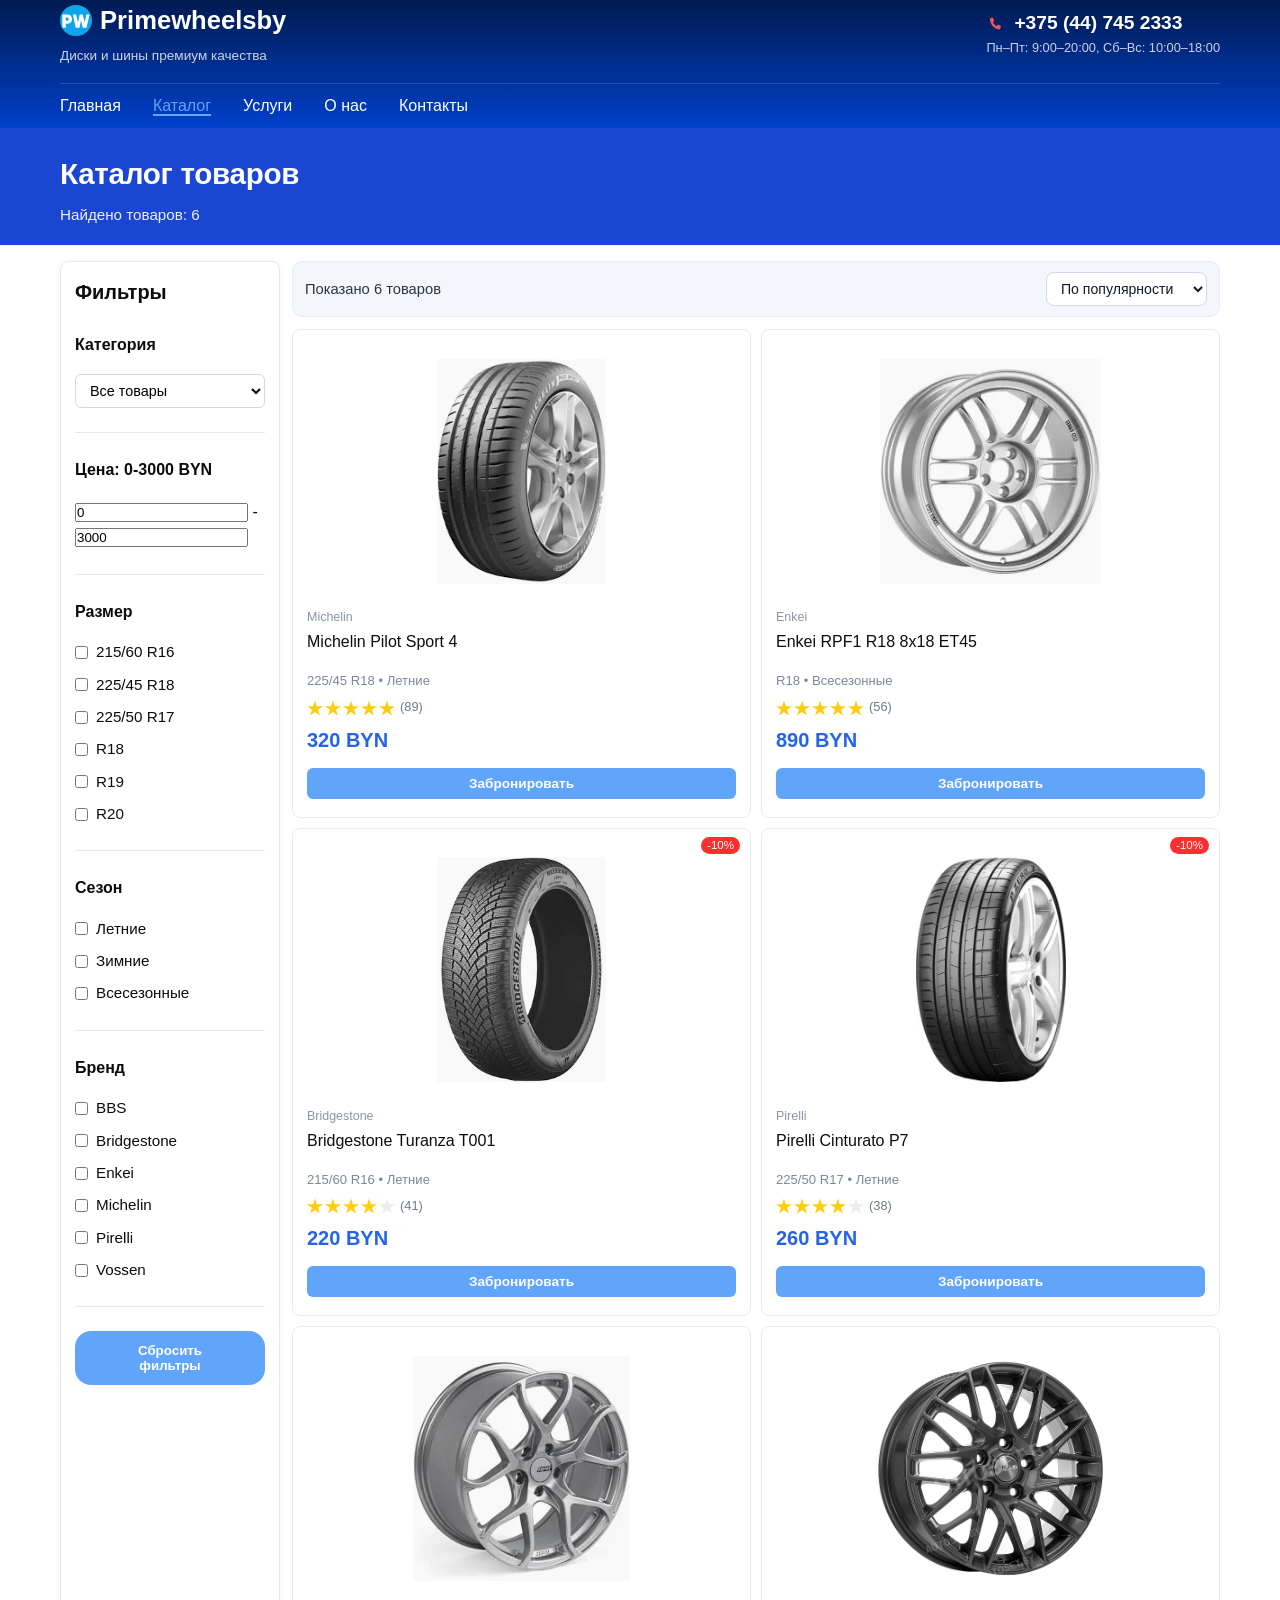
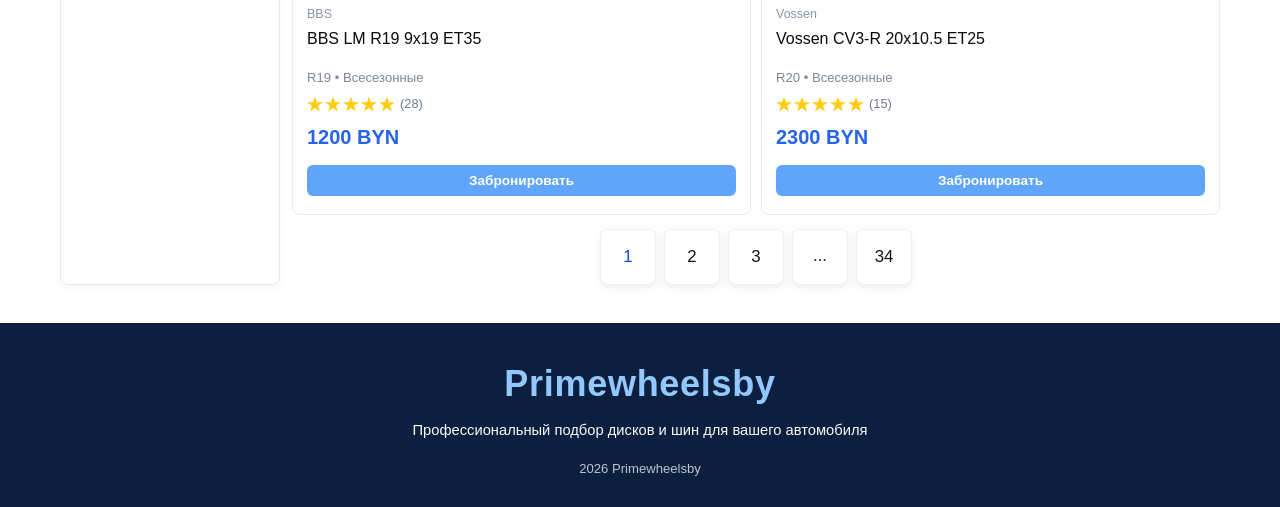
==== catalog.html @ f4def3a8 "Add files via upload" ====
<!DOCTYPE html>
<html lang="ru">
<head>
    <meta charset="UTF-8">
    <meta name="viewport" content="width=device-width, initial-scale=1.0">
    <meta name="description" content="Каталог дисков и шин Primewheelsby. Широкий выбор, фильтры по брендам, размерам и сезонности.">
    <title>Каталог - Primewheelsby</title>
    <link rel="stylesheet" href="styles/main.css">
</head>
<body>
    <!-- шапка сайта с логотипом, контактами и навигацией -->
    <header class="header">
        <div class="container">
            <div class="header-top">
                <div class="logo-area">
                    <div class="logo">
                        <img src="images/logo.svg" alt="Primewheelsby" class="logo-img">
                        <span class="logo-text">Primewheelsby</span>
                    </div>
                    <div class="logo-subtitle">Диски и шины премиум качества</div>
                </div>
                <div class="header-contact">
                    <div class="header-phone">
                        <img src="images/phone.svg" alt="Телефон">
                        <span>+375 (44) 745 2333</span>
                    </div>
                    <div class="header-hours">Пн–Пт: 9:00–20:00, Сб–Вс: 10:00–18:00</div>
                </div>
            </div>

            <!-- главное меню навигации -->
            <nav class="nav">
                <ul class="nav-menu" id="navMenu">
                    <li><a href="index.html" class="nav-link">Главная</a></li>
                    <li><a href="catalog.html" class="nav-link active">Каталог</a></li>
                    <li><a href="index.html#services" class="nav-link">Услуги</a></li>
                    <li><a href="index.html#about" class="nav-link">О нас</a></li>
                    <li><a href="index.html#contacts" class="nav-link">Контакты</a></li>
                </ul>
                <!-- кнопка бургер-меню для мобильных устройств -->
                <button class="burger-menu" id="burgerMenu" aria-label="Меню">
                    <span></span>
                    <span></span>
                    <span></span>
                </button>
            </nav>
        </div>
    </header>

    <main>
        <!-- основной блок каталога -->
        <section class="catalog">
            <!-- hero-блок с заголовком и количеством товаров -->
            <div class="catalog-hero">
                <div class="container catalog-hero-inner">
                    <h1 class="catalog-hero-title">Каталог товаров</h1>
                    <p class="catalog-hero-subtitle">
                        Найдено товаров: <span id="productCountHeader">0</span>
                    </p>
                </div>
            </div>

            <div class="container catalog-body">
                <div class="catalog-layout">
                    <!-- боковая панель с фильтрами -->
                    <aside class="filters" id="filtersSidebar">
                        <button class="filters-close" id="closeFilters" aria-label="Закрыть фильтры">
                            ✕
                        </button>

                        <h2 class="filters-title">Фильтры</h2>

                        <!-- фильтр по категории товара (диски/шины) -->
                        <div class="filter-group">
                            <h3 class="filter-group-title">Категория</h3>
                            <select class="category-select" id="categorySelect">
                                <option value="all">Все товары</option>
                                <option value="wheels">Диски</option>
                                <option value="tires">Шины</option>
                            </select>
                        </div>

                        <!-- фильтр по диапазону цены -->
                        <div class="filter-group">
                            <h3 class="filter-group-title" id="priceGroupTitle">Цена: 0–3000 BYN</h3>
                            <div class="price-inputs">
                                <input type="number" id="priceMin" placeholder="От" min="0" value="0">
                                <span>-</span>
                                <input type="number" id="priceMax" placeholder="До" min="0" value="3000">
                            </div>
                        </div>

                        <!-- фильтр по размеру (динамически заполняется) -->
                        <div class="filter-group">
                            <h3 class="filter-group-title">Размер</h3>
                            <div class="filter-checkboxes" id="sizeFilters">
                            </div>
                        </div>

                        <!-- фильтр по сезону (летние, зимние, всесезонные) -->
                        <div class="filter-group">
                            <h3 class="filter-group-title">Сезон</h3>
                            <div class="filter-checkboxes">
                                <label class="checkbox-label">
                                    <input type="checkbox" name="season" value="summer">
                                    <span>Летние</span>
                                </label>
                                <label class="checkbox-label">
                                    <input type="checkbox" name="season" value="winter">
                                    <span>Зимние</span>
                                </label>
                                <label class="checkbox-label">
                                    <input type="checkbox" name="season" value="all">
                                    <span>Всесезонные</span>
                                </label>
                            </div>
                        </div>

                        <!-- фильтр по бренду (динамически заполняется) -->
                        <div class="filter-group">
                            <h3 class="filter-group-title">Бренд</h3>
                            <div class="filter-checkboxes" id="brandFilters">
                            </div>
                        </div>

                        <!-- кнопка сброса всех фильтров -->
                        <button class="btn btn-primary" id="resetFilters">Сбросить фильтры</button>
                    </aside>

                    <!-- основное содержимое каталога -->
                    <div class="catalog-content">
                        <!-- панель управления: количество показанных товаров и сортировка -->
                        <div class="catalog-toolbar">
                            <p class="catalog-shown">
                                Показано <span id="productCountShown">0</span> товаров
                            </p>

                            <label class="catalog-sort">
                                <select class="catalog-sort-select" id="catalogSort">
                                    <option value="popular">По популярности</option>
                                    <option value="price-asc">Сначала дешевле</option>
                                    <option value="price-desc">Сначала дороже</option>
                                    <option value="rating-desc">По рейтингу</option>
                                </select>
                            </label>
                        </div>

                        <!-- сетка карточек товаров -->
                        <div class="products-catalog-grid" id="catalogProducts">
                        </div>

                        <!-- блок пагинации (постраничная навигация) -->
                        <nav class="catalog-pagination" aria-label="Пагинация">
                            <button class="page-item active" type="button">1</button>
                            <button class="page-item" type="button">2</button>
                            <button class="page-item" type="button">3</button>
                            <span class="page-item dots">...</span>
                            <button class="page-item" type="button">34</button>
                        </nav>
                    </div>
                </div>
            </div>
        </section>
    </main>

    <!-- футер -->
    <footer class="footer footer-simple">
        <div class="container">
            <p class="footer-brand">Primewheelsby</p>
            <p class="footer-desc">Профессиональный подбор дисков и шин для вашего автомобиля</p>
            <p class="footer-copy">2026 Primewheelsby</p>
        </div>
    </footer>

    <!-- модальное окно для формы бронирования  -->
    <div class="modal" id="bookingModal">
        <div class="modal-overlay" id="modalOverlay"></div>
        <div class="modal-content">
            <button class="modal-close" id="closeModal" aria-label="Закрыть">
                ✕
            </button>
            <h2 class="modal-title">Заполните все поля!</h2>
            <form class="booking-form" id="bookingForm">
                <div class="form-group">
                    <input type="text" class="form-input" name="lastName" placeholder="Фамилия" required>
                </div>
                <div class="form-group">
                    <input type="text" class="form-input" name="firstName" placeholder="Имя" required>
                </div>
                <div class="form-group">
                    <input type="text" class="form-input" name="middleName" placeholder="Отчество" required>
                </div>
                <!-- блок ввода телефона с флагом -->
                <div class="form-group phone-group">
                    <div class="phone-flag">
                        <svg width="24" height="16" viewBox="0 0 24 16" fill="none">
                            <rect width="24" height="5.33" fill="#D62718"/>
                            <rect y="5.33" width="24" height="5.33" fill="#4AA657"/>
                            <rect y="10.67" width="24" height="5.33" fill="white"/>
                        </svg>
                    </div>
                    <input type="tel" class="form-input phone-input" name="phone" placeholder="+375 xx xxxxxxx" required>
                </div>
                <div class="form-group">
                    <input type="email" class="form-input" name="email" placeholder="E-mail" required>
                </div>
                <button type="submit" class="btn btn-primary btn-submit">Готово!</button>
            </form>
        </div>
    </div>

    <!-- модальное окно об успешной отправке -->
    <div class="modal" id="successModal">
        <div class="modal-overlay" id="successModalOverlay"></div>
        <div class="modal-content modal-success">
            <button class="modal-close" id="closeSuccessModal" aria-label="Закрыть">
            </button>
            <h2 class="modal-title">Мы скоро свяжемся с вами!</h2>
        </div>
    </div>
    <script src="js/catalog.js"></script>
    <script src="js/main.js"></script>
</body>
</html>
---- styles/main.css ----
@charset "UTF-8";
* {
  margin: 0;
  padding: 0;
  box-sizing: border-box;
}

html {
  scroll-behavior: smooth;
}

body {
  font-family: -apple-system, BlinkMacSystemFont, "Segoe UI", Roboto, sans-serif;
  color: #1F2937;
  background: #FFFFFF;
  line-height: 1.6;
}

img {
  max-width: 100%;
  display: block;
}

a {
  text-decoration: none;
  color: inherit;
  transition: 0.3s ease;
}

button {
  cursor: pointer;
  border: none;
  background: none;
}

.btn {
  padding: 12px 32px;
  border-radius: 16px;
  font-weight: 600;
  transition: 0.3s ease;
  display: inline-block;
}
.btn-primary {
  background: #60A5FA;
  color: #FFFFFF;
}
.btn-primary:hover {
  background: rgb(46.5548780488, 137.012195122, 248.4451219512);
  transform: translateY(-2px);
  box-shadow: 0 4px 12px rgba(96, 165, 250, 0.3);
}
.btn-secondary {
  background: transparent;
  border: 2px solid #FFFFFF;
  color: #FFFFFF;
}
.btn-secondary:hover {
  background: #FFFFFF;
  color: #2563EB;
}

.header {
  background: linear-gradient(135deg, #2563EB 0%, #1E40AF 100%);
  color: #FFFFFF;
  padding: 1.2rem 0;
  position: sticky;
  top: 0;
  z-index: 1000;
}
.header .container {
  max-width: 1200px;
  margin: 0 auto;
  padding: 0 20px;
}
.header .header-top {
  display: flex;
  justify-content: space-between;
  align-items: center;
  padding-bottom: 1rem;
  border-bottom: 1px solid rgba(255, 255, 255, 0.2);
}
@media (max-width: 768px) {
  .header .header-top {
    flex-direction: column;
    gap: 0.5rem;
  }
}
.header .logo-area .logo {
  display: flex;
  align-items: center;
  gap: 0.5rem;
  font-size: 1.6rem;
  font-weight: 700;
}
.header .logo-area .logo img {
  width: 32px;
}
.header .logo-area .logo-subtitle {
  font-size: 0.85rem;
  opacity: 0.8;
  margin-top: 4px;
}
.header .header-contact {
  text-align: right;
}
@media (max-width: 768px) {
  .header .header-contact {
    text-align: center;
  }
}
.header .header-contact .header-phone {
  display: flex;
  align-items: center;
  gap: 0.5rem;
  font-size: 1.2rem;
  font-weight: 600;
}
.header .header-contact .header-phone img {
  width: 20px;
}
.header .header-contact .header-hours {
  font-size: 0.8rem;
  opacity: 0.8;
}
.header .nav {
  margin-top: 1rem;
  display: flex;
  justify-content: space-between;
  align-items: center;
}
.header .nav .nav-menu {
  display: flex;
  gap: 2rem;
  list-style: none;
}
@media (max-width: 768px) {
  .header .nav .nav-menu {
    position: fixed;
    top: 0;
    right: -100%;
    width: 70%;
    height: 100vh;
    background: linear-gradient(135deg, #2563EB 0%, #1E40AF 100%);
    flex-direction: column;
    padding: 5rem 2rem;
    transition: 0.3s ease;
    z-index: 1001;
  }
  .header .nav .nav-menu.active {
    right: 0;
  }
}
.header .nav .nav-link {
  font-weight: 500;
  position: relative;
}
.header .nav .nav-link.active, .header .nav .nav-link:hover {
  color: #60A5FA;
}
.header .nav .nav-link::after {
  content: "";
  position: absolute;
  bottom: -2px;
  left: 0;
  width: 0;
  height: 2px;
  background: #60A5FA;
  transition: 0.3s ease;
}
.header .nav .nav-link:hover::after, .header .nav .nav-link.active::after {
  width: 100%;
}
.header .nav .burger-menu {
  display: none;
  flex-direction: column;
  gap: 4px;
  padding: 0.5rem;
}
@media (max-width: 768px) {
  .header .nav .burger-menu {
    display: flex;
  }
}
.header .nav .burger-menu span {
  width: 25px;
  height: 3px;
  background: #FFFFFF;
  border-radius: 2px;
  transition: 0.3s ease;
}
.header .nav .burger-menu.active span:nth-child(1) {
  transform: rotate(45deg) translate(5px, 5px);
}
.header .nav .burger-menu.active span:nth-child(2) {
  opacity: 0;
}
.header .nav .burger-menu.active span:nth-child(3) {
  transform: rotate(-45deg) translate(7px, -6px);
}

.hero {
  background: linear-gradient(135deg, #2563EB 0%, #1E40AF 100%);
  color: #FFFFFF;
  padding: 6rem 0;
  position: relative;
  overflow: hidden;
}
.hero .container {
  max-width: 1200px;
  margin: 0 auto;
  padding: 0 20px;
  text-align: left;
}
.hero .hero-title {
  font-size: 3rem;
  font-weight: 800;
  margin-bottom: 1rem;
}
.hero .hero-description {
  font-size: 1.25rem;
  opacity: 0.9;
  margin-bottom: 2rem;
}
.hero .hero-buttons {
  display: flex;
  justify-content: flex-start;
  gap: 1rem;
  flex-wrap: wrap;
}

.popular-categories {
  padding: 4rem 0;
  background: #F3F4F6;
}
.popular-categories .container {
  max-width: 1200px;
  margin: 0 auto;
  padding: 0 20px;
}
.popular-categories .categories-grid {
  display: grid;
  grid-template-columns: repeat(auto-fit, minmax(260px, 1fr));
  gap: 2rem;
}
.popular-categories .category-card {
  background: #FFFFFF;
  padding: 2rem;
  border-radius: 16px;
  text-align: center;
  box-shadow: 0 2px 8px rgba(0, 0, 0, 0.05);
  transition: 0.3s ease;
}
.popular-categories .category-card:hover {
  transform: translateY(-5px);
  box-shadow: 0 8px 24px rgba(0, 0, 0, 0.1);
}
.popular-categories .category-card .category-icon {
  width: 64px;
  height: 64px;
  margin: 0 auto 1rem;
  -o-object-fit: contain;
     object-fit: contain;
}
.popular-categories .category-card h3 {
  font-size: 1.25rem;
  font-weight: 600;
}
.popular-categories .category-card p {
  color: #6B7280;
  margin-top: 0.5rem;
}

.popular-products {
  padding: 4rem 0;
}
.popular-products .container {
  max-width: 1200px;
  margin: 0 auto;
  padding: 0 20px;
}
.popular-products .products-catalog-grid {
  display: grid;
  grid-template-columns: repeat(3, minmax(0, 1fr));
  gap: 14px;
}

#services,
#about,
#contacts {
  scroll-margin-top: 130px;
}

.services {
  padding: 4rem 0;
  background: #eaf2ff;
}
.services .container {
  max-width: 1200px;
  margin: 0 auto;
  padding: 0 20px;
}
.services .services-grid {
  display: grid;
  grid-template-columns: repeat(auto-fit, minmax(260px, 1fr));
  gap: 1.5rem;
}
.services .service-card {
  background: #FFFFFF;
  padding: 1.5rem;
  border-radius: 16px;
  box-shadow: 0 2px 8px rgba(0, 0, 0, 0.05);
  transition: 0.3s ease;
}
.services .service-card:hover {
  transform: translateY(-4px);
  box-shadow: 0 8px 24px rgba(0, 0, 0, 0.1);
}
.services .service-card h3 {
  font-size: 1.25rem;
  font-weight: 700;
  margin-bottom: 0.75rem;
}
.services .service-card p {
  color: #6B7280;
  margin-bottom: 1rem;
}
.services .service-card ul {
  list-style: none;
  margin-bottom: 1rem;
}
.services .service-card ul li {
  padding-left: 1.2rem;
  position: relative;
  margin-bottom: 0.4rem;
  color: #1F2937;
}
.services .service-card ul li::before {
  content: "✓";
  position: absolute;
  left: 0;
  color: #10B981;
}
.services .service-card .service-price {
  font-size: 1.2rem;
  font-weight: 700;
  color: #2563EB;
}

.about {
  padding: 4rem 0;
}
.about .container {
  max-width: 1200px;
  margin: 0 auto;
  padding: 0 20px;
}
.about .stats {
  margin-top: 2rem;
  display: grid;
  grid-template-columns: repeat(auto-fit, minmax(260px, 1fr));
  gap: 2rem;
}
.about .stats .stat-card {
  background: #F3F4F6;
  padding: 2rem;
  border-radius: 16px;
  text-align: center;
  box-shadow: 0 2px 8px rgba(0, 0, 0, 0.05);
}
.about .stats .stat-card .stat-number {
  font-size: 2.5rem;
  font-weight: 800;
  color: #2563EB;
}
.about .stats .stat-card .stat-label {
  color: #6B7280;
  font-size: 1rem;
}

.contacts {
  padding: 4rem 0;
  background: #F3F4F6;
}
.contacts .container {
  max-width: 1200px;
  margin: 0 auto;
  padding: 0 20px;
}
.contacts .contacts-wrapper {
  display: grid;
  grid-template-columns: 1fr 1fr;
  gap: 1.5rem;
}
@media (max-width: 768px) {
  .contacts .contacts-wrapper {
    grid-template-columns: 1fr;
  }
}
.contacts .contacts-card {
  background: #FFFFFF;
  border-radius: 16px;
  box-shadow: 0 2px 8px rgba(0, 0, 0, 0.05);
  border: 1px solid #eef1f6;
}
.contacts .contacts-info-card {
  padding: 1.5rem;
  display: flex;
  flex-direction: column;
  gap: 1.25rem;
}
.contacts .contacts-info-item {
  display: flex;
  align-items: flex-start;
  gap: 0.75rem;
}
.contacts .contacts-info-item strong {
  display: block;
  font-size: 0.88rem;
  color: #6B7280;
  margin-bottom: 2px;
}
.contacts .contacts-info-item p {
  font-size: 0.95rem;
  color: #1F2937;
  margin: 0;
  line-height: 1.4;
}
.contacts .contacts-map-card {
  overflow: hidden;
  border-radius: 10px;
  border: 1px solid #e2e8f2;
  min-height: 300px;
  background: #edf1f7;
}
.contacts .yandex-map-inner {
  width: 100%;
  height: 100%;
  min-height: 300px;
}

.catalog {
  padding: 3rem 0;
}
.catalog .container {
  max-width: 1200px;
  margin: 0 auto;
  padding: 0 20px;
}
.catalog .catalog-layout {
  display: grid;
  grid-template-columns: 280px 1fr;
  gap: 2rem;
}
@media (max-width: 768px) {
  .catalog .catalog-layout {
    grid-template-columns: 1fr;
  }
}
.catalog .filters {
  background: #FFFFFF;
  padding: 1.5rem;
  border-radius: 16px;
  box-shadow: 0 2px 8px rgba(0, 0, 0, 0.05);
  position: sticky;
  top: 90px;
  max-height: calc(100vh - 110px);
  overflow-y: auto;
}
@media (max-width: 768px) {
  .catalog .filters {
    position: static;
    width: 100%;
    max-height: none;
  }
}
.catalog .filters .filters-title {
  font-size: 1.25rem;
  font-weight: 700;
  margin-bottom: 1.5rem;
}
.catalog .filters .filter-group {
  margin-bottom: 1.5rem;
  padding-bottom: 1.5rem;
  border-bottom: 1px solid #E5E7EB;
}
.catalog .filters .filter-group:last-child {
  border-bottom: none;
}
.catalog .filters .filter-group .filter-group-title {
  font-size: 1rem;
  font-weight: 600;
  margin-bottom: 1rem;
}
.catalog .filters .checkbox-label {
  display: flex;
  align-items: center;
  gap: 0.5rem;
  cursor: pointer;
}
.catalog .filters .checkbox-label:hover {
  color: #2563EB;
}
.catalog .products-catalog-grid {
  display: grid;
  grid-template-columns: repeat(auto-fill, minmax(250px, 1fr));
  gap: 1.5rem;
}
.catalog .product-catalog-card {
  background: #FFFFFF;
  padding: 1rem;
  border-radius: 16px;
  box-shadow: 0 2px 8px rgba(0, 0, 0, 0.05);
  transition: 0.3s ease;
}
.catalog .product-catalog-card:hover {
  transform: translateY(-5px);
  box-shadow: 0 8px 24px rgba(0, 0, 0, 0.1);
}
.catalog .product-catalog-card .product-catalog-image-wrapper {
  display: flex;
  justify-content: center;
  align-items: center;
  height: 150px;
  background: #F3F4F6;
  border-radius: 16px;
  margin-bottom: 1rem;
}
.catalog .product-catalog-card .product-catalog-image-wrapper img {
  max-height: 130px;
  -o-object-fit: contain;
     object-fit: contain;
}
.catalog .product-catalog-card .product-catalog-name {
  font-weight: 600;
  min-height: 2.5rem;
  margin-bottom: 0.5rem;
}
.catalog .product-catalog-card .product-catalog-price {
  font-size: 1.25rem;
  font-weight: 700;
  color: #2563EB;
  margin-bottom: 0.75rem;
}
.catalog .product-catalog-card .btn {
  width: 100%;
}

.modal {
  position: fixed;
  inset: 0;
  display: none;
  z-index: 2000;
}
.modal.active {
  display: block;
}
.modal .modal-overlay {
  position: absolute;
  inset: 0;
  background: rgba(0, 0, 0, 0.5);
  backdrop-filter: blur(4px);
}
.modal .modal-content {
  position: absolute;
  top: 50%;
  left: 50%;
  transform: translate(-50%, -50%);
  background: #FFFFFF;
  padding: 2.5rem;
  border-radius: 16px;
  width: 90%;
  max-width: 500px;
  box-shadow: 0 20px 60px rgba(0, 0, 0, 0.3);
}
.modal .modal-content .modal-close {
  position: absolute;
  top: 0.9rem;
  right: 1.35rem;
  font-size: 1.5rem;
  color: #6B7280;
}
.modal .modal-content .modal-close:hover {
  color: #1F2937;
}
.modal .modal-content form {
  display: flex;
  flex-direction: column;
  gap: 1rem;
}
.modal .modal-content form input {
  padding: 0.75rem 1rem;
  border-radius: 16px;
  border: 1px solid #E5E7EB;
  background: #F3F4F6;
}
.modal .modal-content form input:focus {
  border-color: #2563EB;
  background: #FFFFFF;
}

.footer {
  background: linear-gradient(135deg, #2563EB 0%, #1E40AF 100%);
  color: #FFFFFF;
  padding: 2rem 0;
  text-align: center;
}
.footer .container {
  max-width: 1200px;
  margin: 0 auto;
  padding: 0 20px;
}
.footer.footer-simple {
  text-align: center;
  padding: 2rem 16px 1.75rem;
  background: #0d1f3f;
}
.footer.footer-simple .container {
  max-width: 900px;
  margin: 0 auto;
}

.footer-simple .footer-brand {
  margin: 0 0 0.5rem;
  font-size: clamp(1.65rem, 4vw, 2.25rem);
  font-weight: 700;
  color: #93c8ff;
  letter-spacing: 0.02em;
}

.footer-simple .footer-desc {
  margin: 0 auto 1rem;
  max-width: 520px;
  font-size: 0.92rem;
  line-height: 1.45;
  color: #f8fafc;
  font-weight: 400;
}

.footer-simple .footer-copy {
  margin: 0;
  font-size: 0.82rem;
  color: rgba(248, 250, 252, 0.75);
}

body {
  font-family: "Segoe UI", Arial, sans-serif;
  color: #0c0c0c;
  background: #fff;
}

.container {
  max-width: 1120px;
  padding: 0 16px;
}

.header {
  background: linear-gradient(180deg, #001a51 0%, #0040cb 100%);
  padding: 0;
}

.header .header-top {
  min-height: 54px;
  border-bottom: 1px solid rgba(255, 255, 255, 0.14);
}

.header .nav {
  margin-top: 0;
  min-height: 44px;
}

.section-title {
  margin-bottom: 16px;
  font-size: 1.65rem;
  font-weight: 700;
  color: #020202;
}

.catalog {
  padding: 0 0 38px;
}

.catalog-hero {
  background: #1a46d1;
  color: #fff;
  padding: 22px 0 18px;
  margin: 0 0 16px;
}

.catalog-hero-inner {
  max-width: 1120px;
  margin: 0 auto;
  padding: 0 16px;
}

.catalog-hero-title {
  margin: 0 0 6px;
  font-size: 1.85rem;
  font-weight: 800;
  letter-spacing: -0.01em;
}

.catalog-hero-subtitle {
  margin: 0;
  font-size: 0.95rem;
  opacity: 0.92;
}

.catalog-body {
  padding: 0 16px;
}

.catalog .catalog-layout {
  gap: 14px;
  grid-template-columns: 245px 1fr;
}

.catalog-toolbar {
  display: flex;
  align-items: center;
  justify-content: space-between;
  gap: 12px;
  padding: 10px 12px;
  border: 1px solid #e6edf7;
  border-radius: 10px;
  background: #f3f6fb;
  margin-bottom: 12px;
}

.catalog-shown {
  margin: 0;
  font-size: 0.92rem;
  color: #2b3445;
}

.catalog-sort {
  display: inline-flex;
  align-items: center;
  gap: 10px;
  margin: 0;
}

.catalog-sort-label {
  font-size: 0.82rem;
  color: #6f7a8c;
  white-space: nowrap;
}

.catalog-sort-select {
  height: 34px;
  border: 1px solid #cfd8e8;
  border-radius: 8px;
  padding: 0 10px;
  font-size: 0.88rem;
  background: #fff;
  color: #121826;
  outline: none;
}

.catalog-sort-select:focus {
  border-color: #1f73ff;
  box-shadow: 0 0 0 3px rgba(31, 115, 255, 0.15);
}

@media (max-width: 768px) {
  .catalog-toolbar {
    flex-direction: column;
    align-items: stretch;
  }
  .catalog-sort {
    width: 100%;
    justify-content: space-between;
  }
  .catalog-sort-select {
    flex: 1;
    min-width: 0;
  }
}
.catalog .products-catalog-grid {
  grid-template-columns: repeat(2, minmax(0, 1fr));
  gap: 14px;
}

.catalog .product-catalog-card {
  border: 1px solid #e5ecf7;
  border-radius: 10px;
  box-shadow: none;
  padding: 12px;
}

.catalog .product-catalog-card .product-catalog-image-wrapper {
  height: 172px;
  border-radius: 6px;
  background: #fff;
}

.catalog .product-catalog-card .btn {
  border-radius: 4px;
  padding: 7px 10px;
  font-size: 0.82rem;
}

.modal .modal-content {
  max-width: 420px;
  border-radius: 12px;
  box-shadow: 0 5px 14px rgba(24, 35, 55, 0.15);
  padding: 18px 18px 16px;
}

.modal .modal-title {
  text-align: center;
  font-size: 1.65rem;
  line-height: 1.15;
  margin-bottom: 14px;
  padding-right: 42px;
}

.modal .form-group {
  margin-bottom: 18px;
}

.modal .form-input {
  width: 100%;
  height: 44px;
  border: 1px solid #eceef2;
  border-radius: 10px;
  padding: 0 14px;
  font-size: 1rem;
  background: #fff;
  box-shadow: 0 2px 8px rgba(15, 28, 50, 0.12);
}

.modal .phone-group {
  display: flex;
  align-items: center;
  gap: 10px;
}

.modal .phone-flag {
  flex-shrink: 0;
  line-height: 0;
}

.modal .phone-input {
  flex: 1;
}

.modal .btn-submit {
  margin: 12px auto 0;
  min-width: 170px;
  border-radius: 10px;
  font-size: 1.25rem;
  color: #0a0a0a;
  background: #b7caff;
}

.modal .btn-submit.is-disabled,
.modal .btn-submit:disabled {
  opacity: 0.55;
  cursor: not-allowed;
  transform: none;
  box-shadow: none;
}

@media (max-width: 768px) {
  .container {
    padding: 0 10px;
  }
  .header .header-top {
    min-height: 36px;
    padding: 4px 0;
  }
  .header .logo-area .logo-subtitle,
  .header .header-contact {
    display: none;
  }
  .header .nav {
    min-height: 32px;
  }
  .hero {
    padding: 16px 0;
  }
  .hero .hero-title {
    font-size: 1.18rem;
    margin-bottom: 6px;
  }
  .hero .hero-description {
    font-size: 0.66rem;
    margin-bottom: 10px;
  }
  .section-title {
    font-size: 1.32rem;
    margin-bottom: 10px;
  }
  .catalog .products-catalog-grid {
    grid-template-columns: 1fr;
  }
  .catalog .catalog-layout {
    grid-template-columns: 1fr;
  }
  .modal .modal-content {
    width: calc(100% - 18px);
    padding: 16px 12px 18px;
  }
  .modal .modal-title {
    font-size: 1.82rem;
    margin-bottom: 12px;
  }
  .modal .form-group {
    margin-bottom: 10px;
  }
  .modal .form-input {
    height: 44px;
    font-size: 1.12rem;
    border-radius: 10px;
  }
  .modal .btn-submit {
    min-width: 170px;
    font-size: 1.25rem;
    padding: 7px 12px;
  }
}
.catalog .catalog-layout {
  grid-template-columns: 220px 1fr;
  gap: 12px;
}

.catalog .filters {
  padding: 14px;
  border: 1px solid #e3e8f1;
  border-radius: 8px;
  max-height: none;
}

.catalog .filters-close {
  display: none;
}

.catalog .filter-group-title {
  font-size: 1.05rem;
}

.catalog .checkbox-label {
  font-size: 0.95rem;
}

.catalog .filter-checkboxes {
  display: grid;
  gap: 8px;
}

.catalog .category-select {
  width: 100%;
  height: 34px;
  border: 1px solid #cfd8e8;
  border-radius: 6px;
  padding: 0 10px;
  font-size: 0.9rem;
  background: #fff;
}

.catalog .products-catalog-grid {
  grid-template-columns: repeat(2, minmax(280px, 1fr));
  gap: 10px;
}

.catalog .product-catalog-card {
  position: relative;
  border: 1px solid #e7ecf4;
  border-radius: 8px;
  padding: 16px 14px 18px;
  background: #fff;
  min-height: 450px;
}

.catalog .sale-badge {
  position: absolute;
  top: 8px;
  right: 10px;
  background: #ff2f2f;
  color: #fff;
  border-radius: 999px;
  font-size: 0.72rem;
  line-height: 1;
  padding: 3px 6px;
}

.catalog .product-catalog-card .product-catalog-image-wrapper {
  height: 250px;
  margin-bottom: 12px;
  padding: 12px 0;
}

.catalog .product-catalog-card .product-catalog-image-wrapper img {
  width: auto;
  max-width: 90%;
  max-height: 225px;
}

.catalog .product-catalog-card .product-catalog-brand {
  margin: 0 0 4px;
  font-size: 0.78rem;
  color: #8b95a5;
}

.catalog .product-catalog-card .product-catalog-name {
  min-height: 34px;
  margin-bottom: 4px;
  font-size: 1rem;
  line-height: 1.2;
  font-weight: 500;
}

.catalog .product-catalog-card .product-catalog-meta {
  margin-bottom: 6px;
  font-size: 0.82rem;
  color: #7e8796;
}

.catalog .product-rating {
  display: flex;
  align-items: center;
  gap: 5px;
  margin-bottom: 6px;
}

.catalog .product-rating .stars {
  display: flex;
  gap: 2px;
}

.catalog .product-rating .star {
  width: 16px;
  height: 16px;
  display: block;
}

.catalog .product-rating .star-empty {
  filter: grayscale(1) opacity(0.35);
}

.catalog .product-rating .reviews {
  font-size: 0.8rem;
  color: #6f7988;
}

.catalog .product-catalog-price {
  margin: 0 0 7px;
  font-size: 1.05rem;
  font-weight: 700;
  color: #1f4ca6;
}

.catalog .product-catalog-card .btn {
  width: 100%;
  padding: 8px 10px;
  border-radius: 6px;
  font-size: 0.85rem;
}

.catalog .catalog-pagination {
  display: flex;
  justify-content: center;
  gap: 8px;
  margin-top: 14px;
}

.catalog .catalog-pagination .page-item {
  width: 56px;
  height: 56px;
  border: 1px solid #eef2f8;
  border-radius: 8px;
  background: #fff;
  box-shadow: 0 3px 10px rgba(17, 33, 61, 0.08);
  font-size: 1.05rem;
  color: #121212;
  display: flex;
  align-items: center;
  justify-content: center;
}

.catalog .catalog-pagination .page-item.active {
  color: #0b4fc6;
}

.catalog .catalog-pagination .page-item.dots {
  pointer-events: none;
}

@media (max-width: 768px) {
  .catalog .catalog-layout {
    grid-template-columns: 1fr;
  }
  .catalog .products-catalog-grid {
    grid-template-columns: 1fr;
  }
  .catalog .catalog-pagination .page-item {
    width: 44px;
    height: 44px;
    font-size: 0.95rem;
  }
  .catalog .filters-close {
    display: none;
  }
}
.popular-categories .container,
.popular-products .container {
  text-align: left;
}

.popular-categories .section-title,
.popular-products .section-title {
  text-align: left;
}

.popular-categories .categories-grid {
  grid-template-columns: repeat(3, minmax(0, 1fr));
  gap: 20px;
}

.popular-categories .category-card {
  display: flex;
  flex-direction: column;
  align-items: center;
  justify-content: center;
  text-align: center;
  min-height: 120px;
  padding: 1.5rem 1rem;
  background: #fff;
  border: 1px solid #eef1f6;
  border-radius: 10px;
  box-shadow: 0 2px 14px rgba(15, 30, 55, 0.06);
}

.popular-categories .category-icon {
  width: 46px;
  height: 46px;
  margin: 0 0 10px;
  color: #1f73ff;
}

.popular-categories .category-title {
  margin: 0 0 0.35rem;
  font-size: 1.05rem;
  font-weight: 600;
  color: #0a0a0a;
}

.popular-categories .category-count {
  margin: 0;
  font-size: 0.88rem;
  color: #8b95a5;
}

.popular-products .products-catalog-grid {
  grid-template-columns: repeat(3, minmax(0, 1fr));
  gap: 14px;
}

.popular-products .product-catalog-card {
  position: relative;
  border: 1px solid #e7ecf4;
  border-radius: 8px;
  padding: 14px 12px 16px;
  background: #fff;
  min-height: 380px;
}
.popular-products .product-catalog-card .product-catalog-image-wrapper {
  height: 200px;
  margin-bottom: 10px;
  padding: 10px 0;
  display: flex;
  justify-content: center;
  align-items: center;
  border-radius: 6px;
  background: #fff;
}
.popular-products .product-catalog-card .product-catalog-image-wrapper img {
  width: auto;
  max-width: 90%;
  max-height: 178px;
  -o-object-fit: contain;
     object-fit: contain;
}
.popular-products .product-catalog-card .product-catalog-brand {
  margin: 0 0 4px;
  font-size: 0.78rem;
  color: #8b95a5;
}
.popular-products .product-catalog-card .product-catalog-name {
  min-height: 34px;
  margin-bottom: 4px;
  font-size: 1rem;
  line-height: 1.2;
  font-weight: 500;
}
.popular-products .product-catalog-card .product-catalog-meta {
  margin-bottom: 6px;
  font-size: 0.82rem;
  color: #7e8796;
}
.popular-products .product-catalog-card .product-rating {
  display: flex;
  align-items: center;
  gap: 5px;
  margin-bottom: 6px;
}
.popular-products .product-catalog-card .product-rating .stars {
  display: flex;
  gap: 2px;
}
.popular-products .product-catalog-card .product-rating .star {
  width: 16px;
  height: 16px;
  display: block;
}
.popular-products .product-catalog-card .product-rating .star-empty {
  filter: grayscale(1) opacity(0.35);
}
.popular-products .product-catalog-card .product-catalog-price {
  margin: 0 0 7px;
  font-size: 1.05rem;
  font-weight: 700;
  color: #1f4ca6;
}
.popular-products .product-catalog-card .btn {
  width: 100%;
  padding: 8px 10px;
  border-radius: 6px;
  font-size: 0.85rem;
}

.popular-products-actions {
  margin-top: 18px;
  display: flex;
  justify-content: center;
}

.popular-products-view-all {
  display: inline-flex;
  align-items: center;
  gap: 10px;
  padding: 10px 18px;
  border-radius: 999px;
  border: 1px solid #cfe0ff;
  background: #f5f9ff;
  color: #0b4fc6;
  font-weight: 600;
  transition: 0.2s ease;
}

.popular-products-view-all:hover {
  background: #eaf2ff;
  border-color: #bcd4ff;
}

@media (max-width: 900px) {
  .popular-categories .categories-grid,
  .popular-products .products-catalog-grid {
    grid-template-columns: repeat(2, minmax(0, 1fr));
  }
}
@media (max-width: 560px) {
  .popular-categories .categories-grid,
  .popular-products .products-catalog-grid {
    grid-template-columns: 1fr;
  }
}/*# sourceMappingURL=main.css.map */
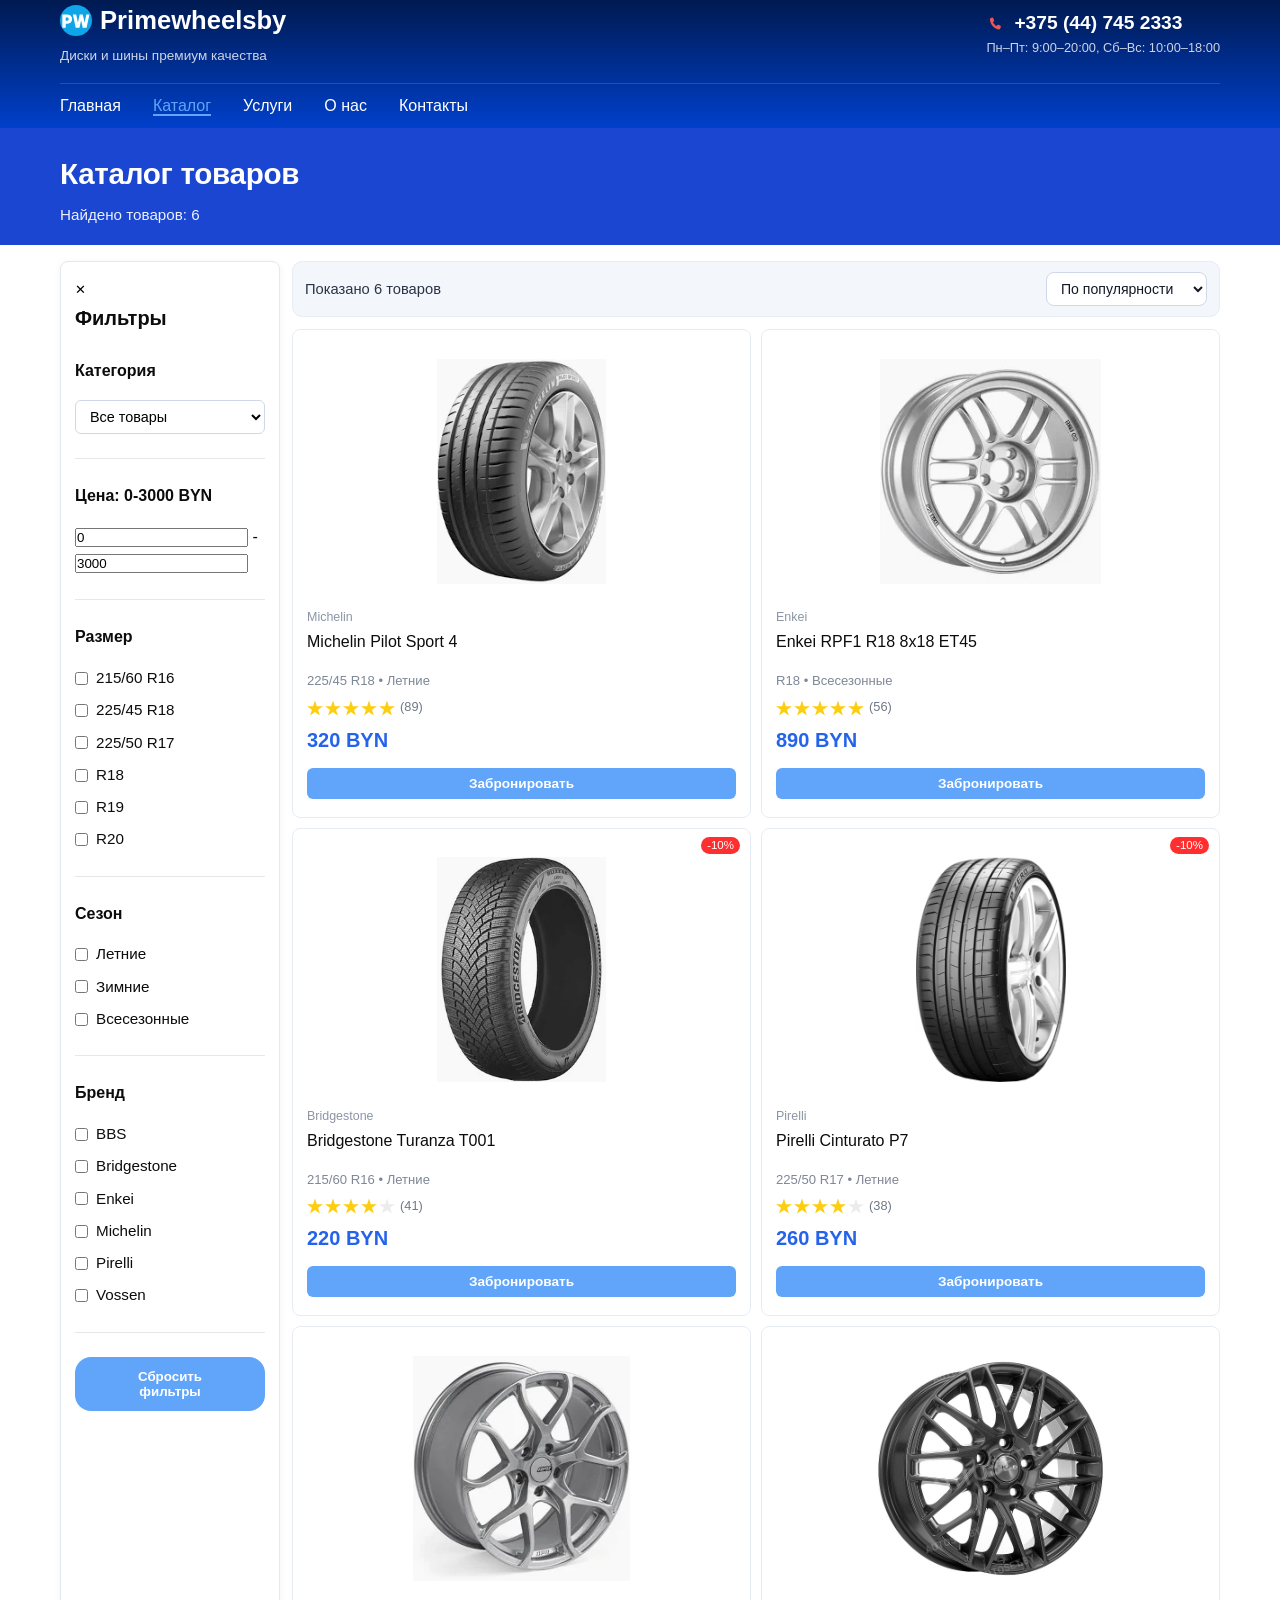
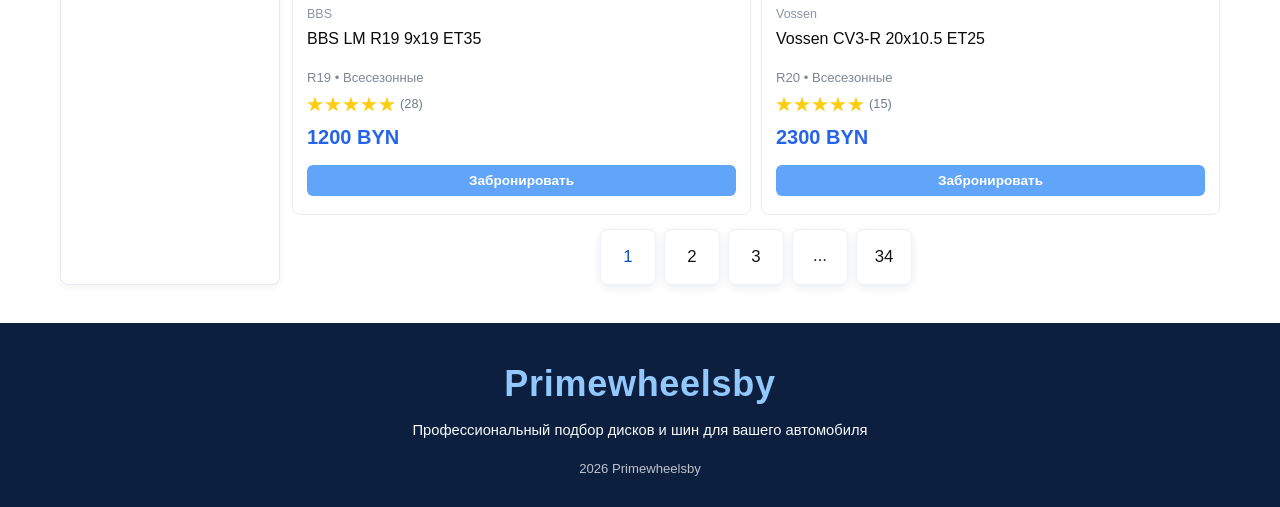
==== commit 89729af5: "Add files via upload" ====
--- a/catalog.html
+++ b/catalog.html
@@ -11,7 +11,7 @@
     <!-- шапка сайта с логотипом, контактами и навигацией -->
     <header class="header">
         <div class="container">
-            <div class="header-top">
+                <div class="header-top">
                 <div class="logo-area">
                     <div class="logo">
                         <img src="images/logo.svg" alt="Primewheelsby" class="logo-img">
--- a/styles/main.css
+++ b/styles/main.css
@@ -739,12 +739,6 @@
   margin: 0;
 }
 
-.catalog-sort-label {
-  font-size: 0.82rem;
-  color: #6f7a8c;
-  white-space: nowrap;
-}
-
 .catalog-sort-select {
   height: 34px;
   border: 1px solid #cfd8e8;
@@ -929,10 +923,6 @@
   border: 1px solid #e3e8f1;
   border-radius: 8px;
   max-height: none;
-}
-
-.catalog .filters-close {
-  display: none;
 }
 
 .catalog .filter-group-title {
@@ -1098,9 +1088,6 @@
     height: 44px;
     font-size: 0.95rem;
   }
-  .catalog .filters-close {
-    display: none;
-  }
 }
 .popular-categories .container,
 .popular-products .container {
